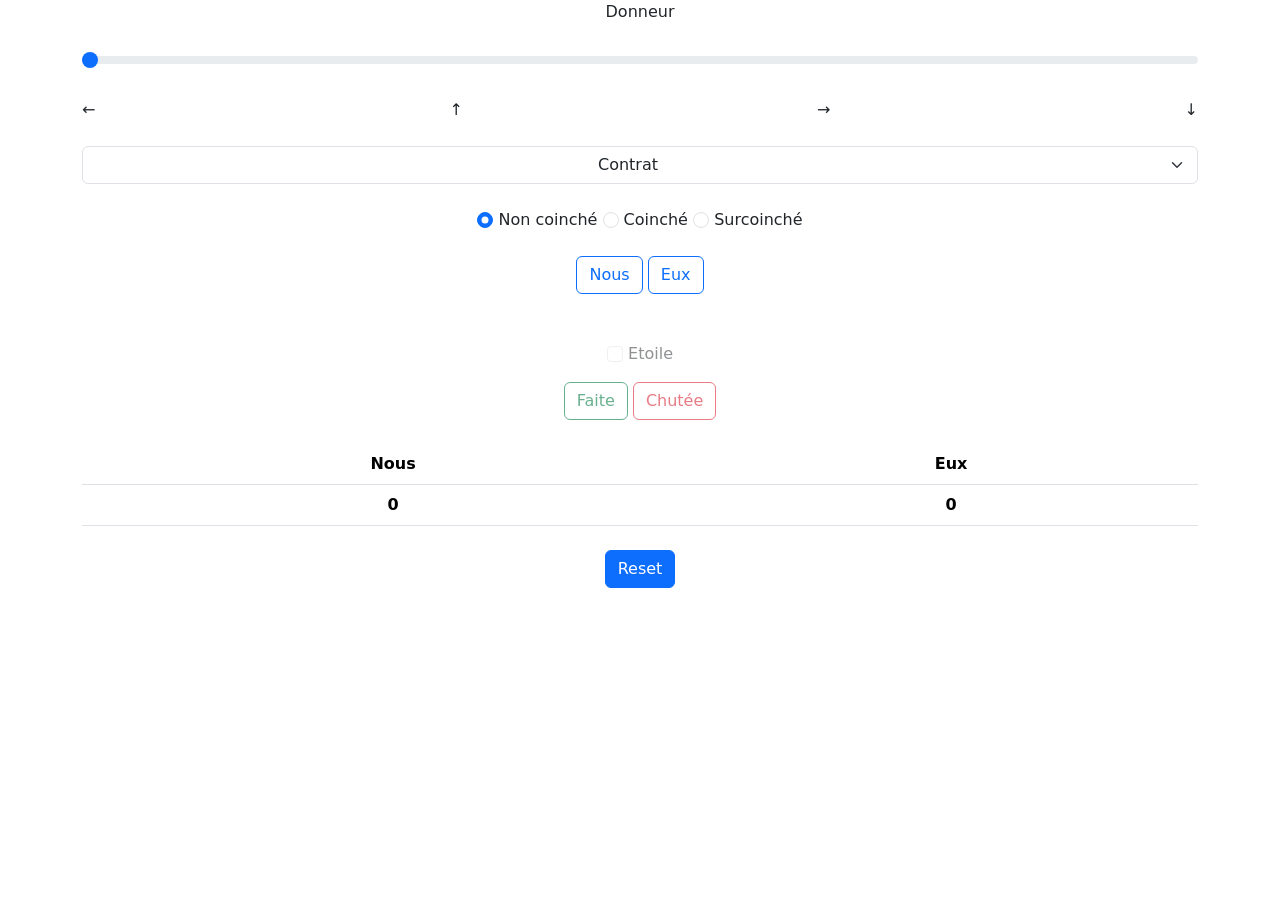
==== index.html @ 8c7e988a "Add files via upload" ====
<!DOCTYPE html>
 <html lang="en">

 <head>
	<meta charset="utf-8">
	<meta http-equiv="X-UA-Compatible" content="IE=edge,chrome=1">
	<title>Marque de Coinche de Gros</title>
	<link rel="canonical" href="https://sambutcher.github.io/MarqueCoinche" />
	<meta name="viewport" content="width=device-width, initial-scale=1,viewport-fit=cover">
	<meta name="apple-mobile-web-app-capable" content="yes">
	<meta name="apple-mobile-web-app-title" content="Marque de Coinche">
	<link rel="manifest" href="manifest.json">
	
	<!-- Icons and Colors -->
	<link rel="apple-touch-icon" sizes="180x180" href="apple-touch-icon.png">
	<link rel="icon" type="image/png" sizes="32x32" href="favicon-32x32.png">
	<link rel="icon" type="image/png" sizes="16x16" href="favicon-16x16.png">
	<link rel="mask-icon" href="safari-pinned-tab.svg" color="#5bbad5">
	<meta name="msapplication-TileColor" content="#da532c">
	<meta name="theme-color" content="#ffffff">


	<!-- Styles -->
	<link rel="stylesheet" href="style.css">
	<link href="https://cdn.jsdelivr.net/npm/bootstrap@5.3.3/dist/css/bootstrap.min.css" rel="stylesheet" integrity="sha384-QWTKZyjpPEjISv5WaRU9OFeRpok6YctnYmDr5pNlyT2bRjXh0JMhjY6hW+ALEwIH" crossorigin="anonymous">
	<script src="https://cdn.jsdelivr.net/npm/bootstrap@5.3.3/dist/js/bootstrap.bundle.min.js" integrity="sha384-YvpcrYf0tY3lHB60NNkmXc5s9fDVZLESaAA55NDzOxhy9GkcIdslK1eN7N6jIeHz" crossorigin="anonymous"></script>

	<!-- Javscript -->
	<script>
		if ("serviceWorker" in navigator) {
			window.addEventListener("load", () => {
				navigator.serviceWorker && navigator.serviceWorker.register("./sw.js");
			});
		}
	</script>
	<script defer src="./main.js"></script>
 </head>

 <body>

	<div class="container text-center ">
		<div>
			Donneur
		</div>
		
		<div class="my-4">
		<input type="range" class="form-range" id="donneur" list="values" min="0" max="3" step="1" value=0 />

		<datalist id="values">
  			<option value=0></option>
  			<option value=1></option>
  			<option value=2></option>
  			<option value=3></option>
 			
		</datalist>

		<div class="container-fluid g-0">
			<div class="row justify-content-between g-0">
  			<div class="col-auto" >&larr;</div>
  			<div class="col-auto">&uarr;</div>
  			<div class="col-auto" >&rarr;</div>
  			<div class="col-auto" >&darr;</div>
			</div>
		</div>

		</div>


		<div class="my-4">
			<select id="annonce" class="form-select text-center">
  			<option value="">Contrat</option>
  			<option value=80>80</option>
 			<option value=90>90</option>
  			<option value=100>100</option>
  			<option value=110>110</option>
  			<option value=120>120</option>
			<option value=130>130</option>
 			<option value=140>140</option>
  			<option value=150>150</option>
  			<option value=160>160</option>
  			<option value=170>170</option>
			<option value=180>180</option>
 			<option value="Capot">Capot</option>
  			<option value="Générale">Générale</option>
			</select>
		</div>

		<div class="my-4">
			<input type="radio" class="form-check-input" id="noncoinche" name="isCoinche" checked />
    			<label class="form-check-label">Non coinché</label>
			<input type="radio" class="form-check-input" id="coinche" name="isCoinche" />
    			<label class="form-check-label">Coinché</label>
			<input type="radio" class="form-check-input" id="surcoinche" name="isCoinche" />
    			<label class="form-check-label">Surcoinché</label>
		</div>

		<div class="my-4">
			<button id="validNous" class="btn btn-outline-primary">Nous</button>
			<button id="validEux" class="btn btn-outline-primary">Eux</button>
		</div>
	</div>
	<div class="container text-center my-5">

		<div class="my-4">
			<div class="my-3">
				<input  class="form-check-input" type="checkbox" id="etoile" disabled/>
    				<label class="form-check-label">Etoile</label>
			</div>
			<button id="faite" class="btn btn-outline-success" disabled>Faite</button>
			<button id="chutee" class="btn btn-outline-danger" disabled>Chutée</button>
		</div>
	
		<div class="my-4">
			<table class="table">
				<thead>
					<tr>
						<th>Nous</th>
						<th>Eux</th>
					</tr>
				</thead>
				<tbody>
					<tr>
						<th id="scoreNous">0</th>
						<th id="scoreEux">0</th>
					</tr>
				</thead>
			</table>
		</div>

		<div class="my-4">
			<button class="btn btn-primary" id="reset" onclick="location.replace(location.href);">Reset</button>
		</div>
	</div>



 </body>

 </html>
---- style.css ----
datalist {
  display: flex;
  justify-content: space-between;
  width: 100%;
}

option {
    display: flex;
    justify-content: center;
    z-index: -1;
}
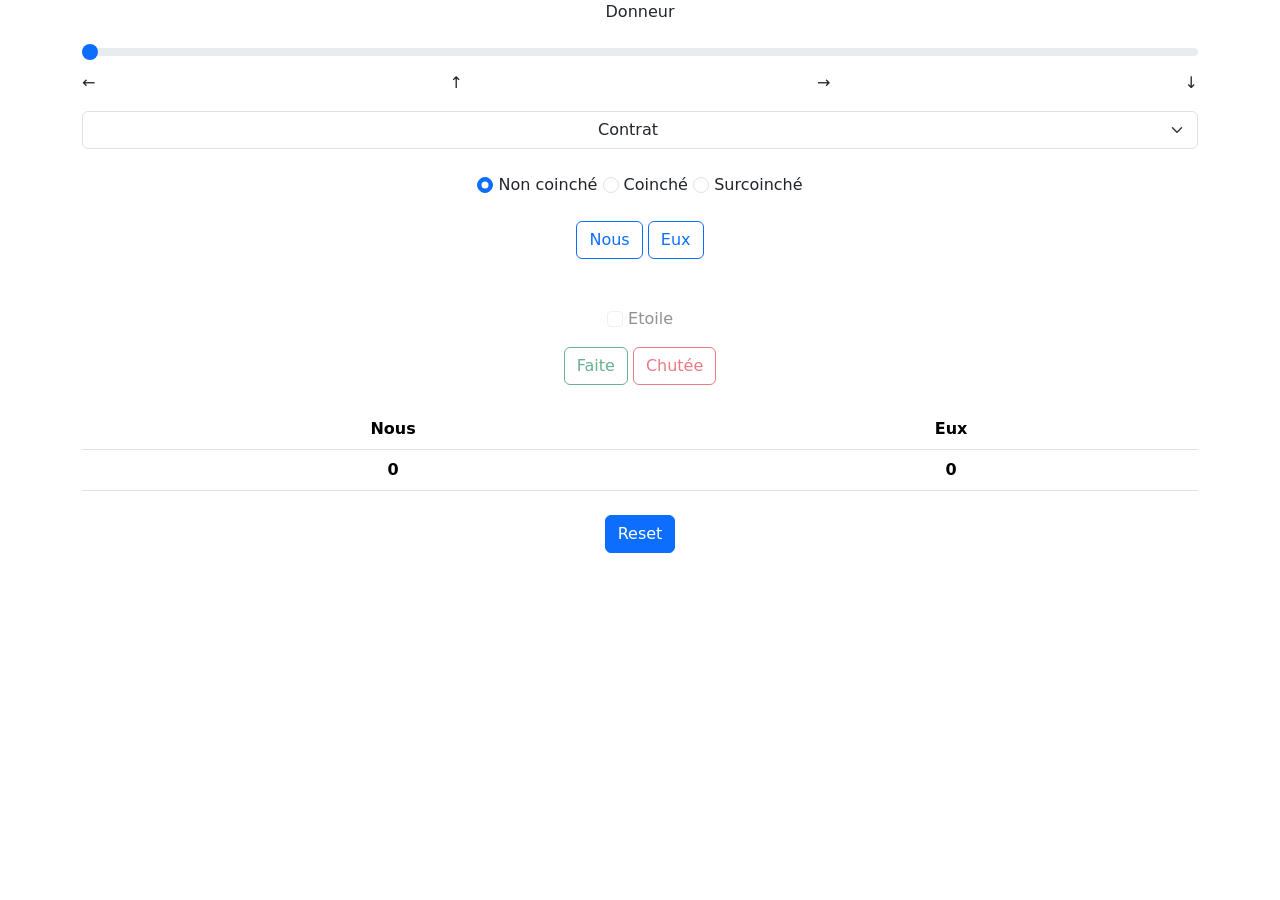
==== commit 34569400: "Add files via upload" ====
--- a/index.html
+++ b/index.html
@@ -43,7 +43,7 @@
 			Donneur
 		</div>
 		
-		<div class="my-4">
+		<div class="my-3">
 		<input type="range" class="form-range" id="donneur" list="values" min="0" max="3" step="1" value=0 />
 
 		<datalist id="values">
@@ -66,7 +66,7 @@
 		</div>
 
 
-		<div class="my-4">
+		<div class="my-3">
 			<select id="annonce" class="form-select text-center">
   			<option value="">Contrat</option>
   			<option value=80>80</option>
@@ -110,7 +110,7 @@
 			<button id="chutee" class="btn btn-outline-danger" disabled>Chutée</button>
 		</div>
 	
-		<div class="my-4">
+		<div class="my-3">
 			<table class="table">
 				<thead>
 					<tr>
--- a/style.css
+++ b/style.css
@@ -1,4 +1,4 @@
-datalist {
+/* datalist {
   display: flex;
   justify-content: space-between;
   width: 100%;
@@ -8,4 +8,4 @@
     display: flex;
     justify-content: center;
     z-index: -1;
-}+} */
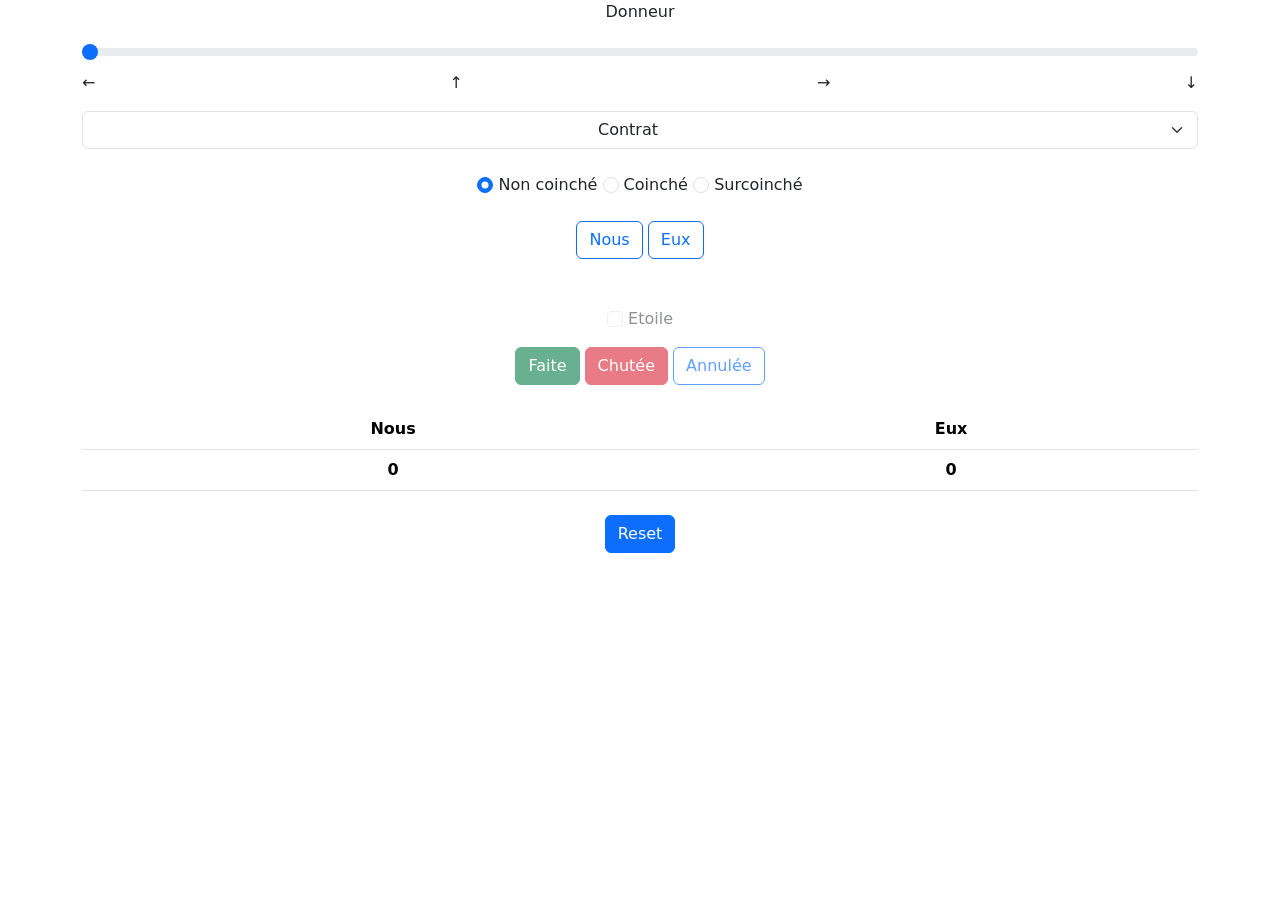
==== commit cdcaaca4: "Add files via upload" ====
--- a/index.html
+++ b/index.html
@@ -106,8 +106,9 @@
 				<input  class="form-check-input" type="checkbox" id="etoile" disabled/>
     				<label class="form-check-label">Etoile</label>
 			</div>
-			<button id="faite" class="btn btn-outline-success" disabled>Faite</button>
-			<button id="chutee" class="btn btn-outline-danger" disabled>Chutée</button>
+			<button id="faite" class="btn btn-success" disabled>Faite</button>
+			<button id="chutee" class="btn btn-danger" disabled>Chutée</button>
+			<button id="annulee" class="btn btn-outline-primary" disabled>Annulée</button>
 		</div>
 	
 		<div class="my-3">
--- a/style.css
+++ b/style.css
@@ -1,11 +1,5 @@
-/* datalist {
-  display: flex;
-  justify-content: space-between;
-  width: 100%;
-}
-
-option {
-    display: flex;
-    justify-content: center;
-    z-index: -1;
-} */+body {
+   -webkit-user-select: none;
+   touch-action:none;
+   overflow: hidden;
+}
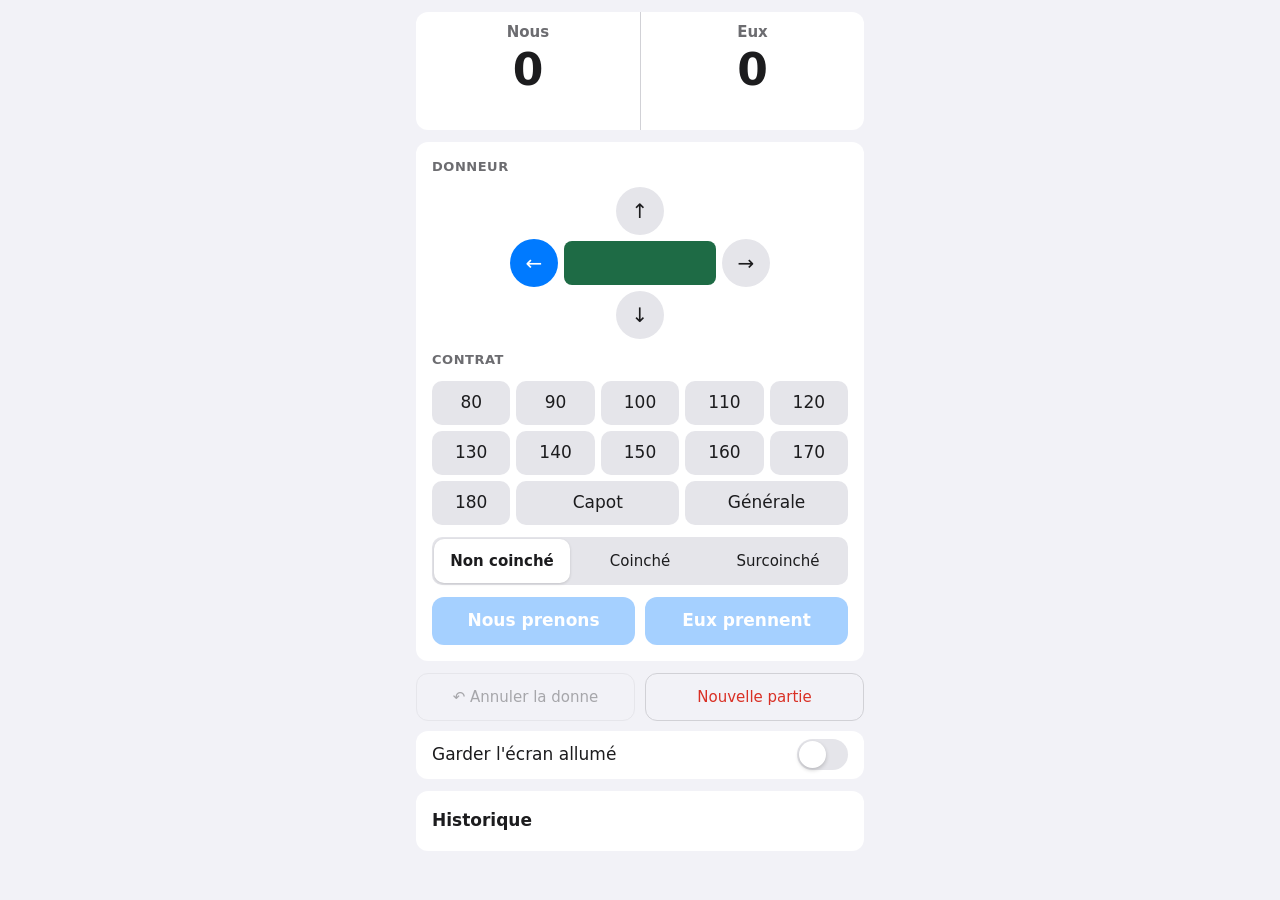
==== commit d4895f72: "Nouvelle interface pensée pour l'iPhone, sauvegarde, historique et mise à jour automatique - Interfa" ====
--- a/index.html
+++ b/index.html
@@ -1,140 +1,106 @@
- <!DOCTYPE html>
- <html lang="en">
+<!DOCTYPE html>
+<html lang="fr">
 
- <head>
+<head>
 	<meta charset="utf-8">
-	<meta http-equiv="X-UA-Compatible" content="IE=edge,chrome=1">
-	<title>Marque de Coinche de Gros</title>
-	<link rel="canonical" href="https://sambutcher.github.io/MarqueCoinche" />
-	<meta name="viewport" content="width=device-width, initial-scale=1,viewport-fit=cover">
+	<title>Marque de Coinche</title>
+	<link rel="canonical" href="https://sambutcher.github.io/MarqueCoinche/">
+	<meta name="viewport" content="width=device-width, initial-scale=1, viewport-fit=cover">
+	<meta name="description" content="Marque des points à la coinche, utilisable hors connexion.">
+
+	<!-- Application installée (écran d'accueil) -->
+	<link rel="manifest" href="manifest.json">
+	<meta name="mobile-web-app-capable" content="yes">
 	<meta name="apple-mobile-web-app-capable" content="yes">
-	<meta name="apple-mobile-web-app-title" content="Marque de Coinche">
-	<link rel="manifest" href="manifest.json">
-	
-	<!-- Icons and Colors -->
+	<meta name="apple-mobile-web-app-title" content="Marque Coinche">
+	<meta name="apple-mobile-web-app-status-bar-style" content="black-translucent">
+	<meta name="theme-color" content="#f2f2f7" media="(prefers-color-scheme: light)">
+	<meta name="theme-color" content="#000000" media="(prefers-color-scheme: dark)">
+	<meta name="format-detection" content="telephone=no">
+
+	<!-- Icônes -->
 	<link rel="apple-touch-icon" sizes="180x180" href="apple-touch-icon.png">
 	<link rel="icon" type="image/png" sizes="32x32" href="favicon-32x32.png">
 	<link rel="icon" type="image/png" sizes="16x16" href="favicon-16x16.png">
-	<link rel="mask-icon" href="safari-pinned-tab.svg" color="#5bbad5">
-	<meta name="msapplication-TileColor" content="#da532c">
-	<meta name="theme-color" content="#ffffff">
+	<link rel="mask-icon" href="safari-pinned-tab.svg" color="#c62828">
 
+	<link rel="stylesheet" href="style.css">
+	<script type="module" src="js/main.js"></script>
+</head>
 
-	<!-- Styles -->
-	<link rel="stylesheet" href="style.css">
-	<link href="https://cdn.jsdelivr.net/npm/bootstrap@5.3.3/dist/css/bootstrap.min.css" rel="stylesheet" integrity="sha384-QWTKZyjpPEjISv5WaRU9OFeRpok6YctnYmDr5pNlyT2bRjXh0JMhjY6hW+ALEwIH" crossorigin="anonymous">
-	<script src="https://cdn.jsdelivr.net/npm/bootstrap@5.3.3/dist/js/bootstrap.bundle.min.js" integrity="sha384-YvpcrYf0tY3lHB60NNkmXc5s9fDVZLESaAA55NDzOxhy9GkcIdslK1eN7N6jIeHz" crossorigin="anonymous"></script>
+<body>
+	<main class="app">
 
-	<!-- Javscript -->
-	<script>
-		if ("serviceWorker" in navigator) {
-			window.addEventListener("load", () => {
-				navigator.serviceWorker && navigator.serviceWorker.register("./sw.js");
-			});
-		}
-	</script>
-	<script defer src="./main.js"></script>
- </head>
+		<!-- Marque -->
+		<section class="marque" aria-label="Score">
+			<div class="marque-equipe">
+				<h2>Nous</h2>
+				<ol class="manches" id="manches-nous"></ol>
+				<p class="score" id="score-nous">0</p>
+				<p class="etoiles" id="etoiles-nous"></p>
+			</div>
+			<div class="marque-equipe">
+				<h2>Eux</h2>
+				<ol class="manches" id="manches-eux"></ol>
+				<p class="score" id="score-eux">0</p>
+				<p class="etoiles" id="etoiles-eux"></p>
+			</div>
+		</section>
 
- <body>
+		<!-- Phase 1 : annonce -->
+		<section class="carte" id="phase-annonce" aria-label="Annonce">
+			<h3>Donneur</h3>
+			<div class="tapis" role="radiogroup" aria-label="Donneur" id="donneurs">
+				<button type="button" class="place place-0" data-donneur="0" aria-label="Donneur à gauche">←</button>
+				<button type="button" class="place place-1" data-donneur="1" aria-label="Donneur en face">↑</button>
+				<button type="button" class="place place-2" data-donneur="2" aria-label="Donneur à droite">→</button>
+				<button type="button" class="place place-3" data-donneur="3" aria-label="Donneur en bas">↓</button>
+				<div class="tapis-centre" aria-hidden="true"></div>
+			</div>
 
-	<div class="container text-center ">
-		<div>
-			Donneur
-		</div>
-		
-		<div class="my-3">
-		<input type="range" class="form-range" id="donneur" list="values" min="0" max="3" step="1" value=0 />
+			<h3>Contrat</h3>
+			<div class="grille-contrats" role="radiogroup" aria-label="Contrat" id="contrats"></div>
 
-		<datalist id="values">
-  			<option value=0></option>
-  			<option value=1></option>
-  			<option value=2></option>
-  			<option value=3></option>
- 			
-		</datalist>
+			<div class="segmente" role="radiogroup" aria-label="Coinche" id="coinches"></div>
 
-		<div class="container-fluid g-0">
-			<div class="row justify-content-between g-0">
-  			<div class="col-auto" >&larr;</div>
-  			<div class="col-auto">&uarr;</div>
-  			<div class="col-auto" >&rarr;</div>
-  			<div class="col-auto" >&darr;</div>
+			<div class="paire">
+				<button type="button" class="bouton bouton-principal" data-preneur="nous" disabled>Nous prenons</button>
+				<button type="button" class="bouton bouton-principal" data-preneur="eux" disabled>Eux prennent</button>
 			</div>
-		</div>
+		</section>
 
-		</div>
+		<!-- Phase 2 : résultat -->
+		<section class="carte" id="phase-resultat" aria-label="Résultat" hidden>
+			<p class="recap" id="recap"></p>
 
+			<button type="button" class="bouton bouton-etoile" id="etoile" aria-pressed="false">★ Étoile</button>
 
-		<div class="my-3">
-			<select id="annonce" class="form-select text-center">
-  			<option value="">Contrat</option>
-  			<option value=80>80</option>
- 			<option value=90>90</option>
-  			<option value=100>100</option>
-  			<option value=110>110</option>
-  			<option value=120>120</option>
-			<option value=130>130</option>
- 			<option value=140>140</option>
-  			<option value=150>150</option>
-  			<option value=160>160</option>
-  			<option value=170>170</option>
-			<option value=180>180</option>
- 			<option value="Capot">Capot</option>
-  			<option value="Générale">Générale</option>
-			</select>
-		</div>
+			<div class="paire">
+				<button type="button" class="bouton bouton-faite" data-resultat="faite">Faite</button>
+				<button type="button" class="bouton bouton-chutee" data-resultat="chutee">Chutée</button>
+			</div>
+			<button type="button" class="bouton bouton-contour" data-resultat="annulee">Annulée</button>
+			<button type="button" class="bouton bouton-lien" id="modifier">Modifier l'annonce</button>
+		</section>
 
-		<div class="my-4">
-			<input type="radio" class="form-check-input" id="noncoinche" name="isCoinche" checked />
-    			<label class="form-check-label">Non coinché</label>
-			<input type="radio" class="form-check-input" id="coinche" name="isCoinche" />
-    			<label class="form-check-label">Coinché</label>
-			<input type="radio" class="form-check-input" id="surcoinche" name="isCoinche" />
-    			<label class="form-check-label">Surcoinché</label>
-		</div>
+		<!-- Outils -->
+		<section class="outils">
+			<div class="paire">
+				<button type="button" class="bouton bouton-contour" id="annuler-donne">↶ Annuler la donne</button>
+				<button type="button" class="bouton bouton-contour bouton-danger" id="nouvelle-partie">Nouvelle partie</button>
+			</div>
+			<label class="interrupteur" id="option-ecran" hidden>
+				<span>Garder l'écran allumé</span>
+				<input type="checkbox" id="ecran-allume" role="switch">
+			</label>
+		</section>
 
-		<div class="my-4">
-			<button id="validNous" class="btn btn-outline-primary">Nous</button>
-			<button id="validEux" class="btn btn-outline-primary">Eux</button>
-		</div>
-	</div>
-	<div class="container text-center my-5">
+		<details class="carte historique" id="historique">
+			<summary>Historique</summary>
+			<ol id="liste-donnes" reversed></ol>
+		</details>
 
-		<div class="my-4">
-			<div class="my-3">
-				<input  class="form-check-input" type="checkbox" id="etoile" disabled/>
-    				<label class="form-check-label">Etoile</label>
-			</div>
-			<button id="faite" class="btn btn-success" disabled>Faite</button>
-			<button id="chutee" class="btn btn-danger" disabled>Chutée</button>
-			<button id="annulee" class="btn btn-outline-primary" disabled>Annulée</button>
-		</div>
-	
-		<div class="my-3">
-			<table class="table">
-				<thead>
-					<tr>
-						<th>Nous</th>
-						<th>Eux</th>
-					</tr>
-				</thead>
-				<tbody>
-					<tr>
-						<th id="scoreNous">0</th>
-						<th id="scoreEux">0</th>
-					</tr>
-				</thead>
-			</table>
-		</div>
+	</main>
+</body>
 
-		<div class="my-4">
-			<button class="btn btn-primary" id="reset" onclick="location.replace(location.href);">Reset</button>
-		</div>
-	</div>
-
-
-
- </body>
-
- </html>
+</html>
--- a/style.css
+++ b/style.css
@@ -1,5 +1,426 @@
+/* Marque de Coinche — pensé pour le téléphone, en priorité l'iPhone installé en plein écran. */
+
+:root {
+	color-scheme: light dark;
+
+	--fond: #f2f2f7;
+	--carte: #ffffff;
+	--texte: #1c1c1e;
+	--texte-doux: #6c6c70;
+	--bordure: #d1d1d6;
+	--choix: #e5e5ea;
+	--accent: #007aff;
+	--sur-accent: #ffffff;
+	--faite: #1f9d55;
+	--chutee: #d93025;
+	--etoile: #f5a623;
+	--tapis: #1e6b45;
+
+	--rayon: 12px;
+	--marge: 16px;
+	--tactile: 48px;
+}
+
+@media (prefers-color-scheme: dark) {
+	:root {
+		--fond: #000000;
+		--carte: #1c1c1e;
+		--texte: #f2f2f7;
+		--texte-doux: #a1a1a6;
+		--bordure: #38383a;
+		--choix: #2c2c2e;
+		--accent: #0a84ff;
+		--faite: #30b46c;
+		--chutee: #ff453a;
+		--etoile: #ffc94a;
+		--tapis: #1b5e3d;
+	}
+}
+
+* {
+	box-sizing: border-box;
+}
+
+html {
+	-webkit-text-size-adjust: 100%;
+	text-size-adjust: 100%;
+}
+
 body {
-   -webkit-user-select: none;
-   touch-action:none;
-   overflow: hidden;
-}+	margin: 0;
+	min-height: 100dvh;
+	background: var(--fond);
+	color: var(--texte);
+	font: 17px/1.35 -apple-system, BlinkMacSystemFont, system-ui, "Segoe UI", Roboto, sans-serif;
+	-webkit-tap-highlight-color: transparent;
+	overscroll-behavior: none;
+}
+
+.app {
+	display: flex;
+	flex-direction: column;
+	gap: 12px;
+	max-width: 480px;
+	margin: 0 auto;
+	/* Encoche, Dynamic Island et barre d'accueil */
+	padding:
+		calc(env(safe-area-inset-top) + 12px)
+		calc(env(safe-area-inset-right) + var(--marge))
+		calc(env(safe-area-inset-bottom) + var(--marge))
+		calc(env(safe-area-inset-left) + var(--marge));
+}
+
+button,
+summary,
+label {
+	-webkit-user-select: none;
+	user-select: none;
+	touch-action: manipulation;
+}
+
+button {
+	font: inherit;
+	color: inherit;
+	cursor: pointer;
+}
+
+h2,
+h3,
+p {
+	margin: 0;
+}
+
+h3 {
+	font-size: 13px;
+	font-weight: 600;
+	text-transform: uppercase;
+	letter-spacing: 0.04em;
+	color: var(--texte-doux);
+}
+
+[hidden] {
+	display: none !important;
+}
+
+.carte {
+	display: flex;
+	flex-direction: column;
+	gap: 12px;
+	padding: var(--marge);
+	background: var(--carte);
+	border-radius: var(--rayon);
+}
+
+/* --- Marque --- */
+
+.marque {
+	display: grid;
+	grid-template-columns: 1fr 1fr;
+	background: var(--carte);
+	border-radius: var(--rayon);
+	text-align: center;
+}
+
+.marque-equipe {
+	padding: 10px 8px 12px;
+}
+
+.marque-equipe + .marque-equipe {
+	border-left: 1px solid var(--bordure);
+}
+
+.marque h2 {
+	font-size: 15px;
+	font-weight: 600;
+	color: var(--texte-doux);
+}
+
+.manches {
+	margin: 4px 0 0;
+	padding: 0;
+	list-style: none;
+	font-size: 15px;
+	color: var(--texte-doux);
+	font-variant-numeric: tabular-nums;
+}
+
+.manches .gagnee {
+	color: var(--texte);
+	font-weight: 600;
+}
+
+.score {
+	font-size: 44px;
+	font-weight: 700;
+	line-height: 1.1;
+	font-variant-numeric: tabular-nums;
+}
+
+.etoiles {
+	min-height: 1.35em;
+	color: var(--etoile);
+	letter-spacing: 0.1em;
+}
+
+/* --- Boutons --- */
+
+.bouton {
+	min-height: var(--tactile);
+	padding: 0 14px;
+	border: 0;
+	border-radius: var(--rayon);
+	font-weight: 600;
+}
+
+.bouton:disabled {
+	opacity: 0.35;
+	cursor: default;
+}
+
+.bouton:not(:disabled):active {
+	filter: brightness(0.88);
+}
+
+.bouton-principal {
+	background: var(--accent);
+	color: var(--sur-accent);
+}
+
+.bouton-faite {
+	background: var(--faite);
+	color: #fff;
+	min-height: 64px;
+	font-size: 20px;
+}
+
+.bouton-chutee {
+	background: var(--chutee);
+	color: #fff;
+	min-height: 64px;
+	font-size: 20px;
+}
+
+.bouton-contour {
+	background: transparent;
+	border: 1.5px solid var(--bordure);
+	font-weight: 500;
+	font-size: 15px;
+}
+
+.bouton-danger {
+	color: var(--chutee);
+}
+
+.bouton-lien {
+	background: transparent;
+	color: var(--accent);
+	font-weight: 500;
+}
+
+.bouton-etoile {
+	background: var(--choix);
+	color: var(--texte-doux);
+}
+
+.bouton-etoile[aria-pressed="true"] {
+	background: var(--etoile);
+	color: #1c1c1e;
+}
+
+.paire {
+	display: grid;
+	grid-template-columns: 1fr 1fr;
+	gap: 10px;
+}
+
+/* --- Donneur : quatre places autour du tapis --- */
+
+.tapis {
+	display: grid;
+	grid-template-columns: var(--tactile) 1fr var(--tactile);
+	grid-template-rows: var(--tactile) 44px var(--tactile);
+	gap: 6px;
+	width: min(100%, 260px);
+	margin: 0 auto;
+}
+
+.tapis-centre {
+	grid-area: 2 / 2;
+	background: var(--tapis);
+	border-radius: 8px;
+}
+
+.place {
+	border: 0;
+	border-radius: 50%;
+	background: var(--choix);
+	font-size: 20px;
+	width: var(--tactile);
+	height: var(--tactile);
+	justify-self: center;
+	align-self: center;
+}
+
+.place-0 { grid-area: 2 / 1; }
+.place-1 { grid-area: 1 / 2; }
+.place-2 { grid-area: 2 / 3; }
+.place-3 { grid-area: 3 / 2; }
+
+.place[aria-checked="true"] {
+	background: var(--accent);
+	color: var(--sur-accent);
+}
+
+/* --- Contrat et coinche --- */
+
+.grille-contrats {
+	display: grid;
+	grid-template-columns: repeat(5, 1fr);
+	gap: 6px;
+}
+
+.choix {
+	min-height: 44px;
+	padding: 0 2px;
+	border: 0;
+	border-radius: 10px;
+	background: var(--choix);
+	font-size: 17px;
+	font-weight: 500;
+	font-variant-numeric: tabular-nums;
+}
+
+.choix[aria-checked="true"] {
+	background: var(--accent);
+	color: var(--sur-accent);
+	font-weight: 600;
+}
+
+.choix-large {
+	grid-column: span 2;
+}
+
+.segmente {
+	display: grid;
+	grid-template-columns: repeat(3, 1fr);
+	padding: 2px;
+	gap: 2px;
+	background: var(--choix);
+	border-radius: 10px;
+}
+
+.segmente .choix {
+	background: transparent;
+	font-size: 15px;
+}
+
+.segmente .choix[aria-checked="true"] {
+	background: var(--carte);
+	color: var(--texte);
+	box-shadow: 0 1px 3px rgb(0 0 0 / 0.15);
+}
+
+/* --- Résultat --- */
+
+.recap {
+	text-align: center;
+	font-size: 22px;
+	font-weight: 600;
+}
+
+.recap small {
+	display: block;
+	font-size: 15px;
+	font-weight: 400;
+	color: var(--texte-doux);
+}
+
+/* --- Outils --- */
+
+.outils {
+	display: flex;
+	flex-direction: column;
+	gap: 10px;
+}
+
+.interrupteur {
+	display: flex;
+	align-items: center;
+	justify-content: space-between;
+	min-height: var(--tactile);
+	padding: 0 var(--marge);
+	background: var(--carte);
+	border-radius: var(--rayon);
+}
+
+.interrupteur input {
+	appearance: none;
+	-webkit-appearance: none;
+	position: relative;
+	width: 51px;
+	height: 31px;
+	margin: 0;
+	border-radius: 16px;
+	background: var(--choix);
+	transition: background 0.2s;
+	cursor: pointer;
+}
+
+.interrupteur input::after {
+	content: "";
+	position: absolute;
+	top: 2px;
+	left: 2px;
+	width: 27px;
+	height: 27px;
+	border-radius: 50%;
+	background: #fff;
+	box-shadow: 0 2px 4px rgb(0 0 0 / 0.2);
+	transition: transform 0.2s;
+}
+
+.interrupteur input:checked {
+	background: var(--faite);
+}
+
+.interrupteur input:checked::after {
+	transform: translateX(20px);
+}
+
+/* --- Historique --- */
+
+.historique summary {
+	display: flex;
+	align-items: center;
+	min-height: 44px;
+	margin: -8px 0;
+	font-weight: 600;
+	cursor: pointer;
+}
+
+.historique ol {
+	margin: 0;
+	padding-left: 2em;
+	font-size: 15px;
+	font-variant-numeric: tabular-nums;
+}
+
+.historique li {
+	padding: 6px 0;
+	border-bottom: 1px solid var(--bordure);
+}
+
+.historique li:last-child {
+	border-bottom: 0;
+}
+
+.historique .points {
+	float: right;
+	font-weight: 600;
+}
+
+.historique .vide {
+	list-style: none;
+	margin-left: -2em;
+	color: var(--texte-doux);
+}
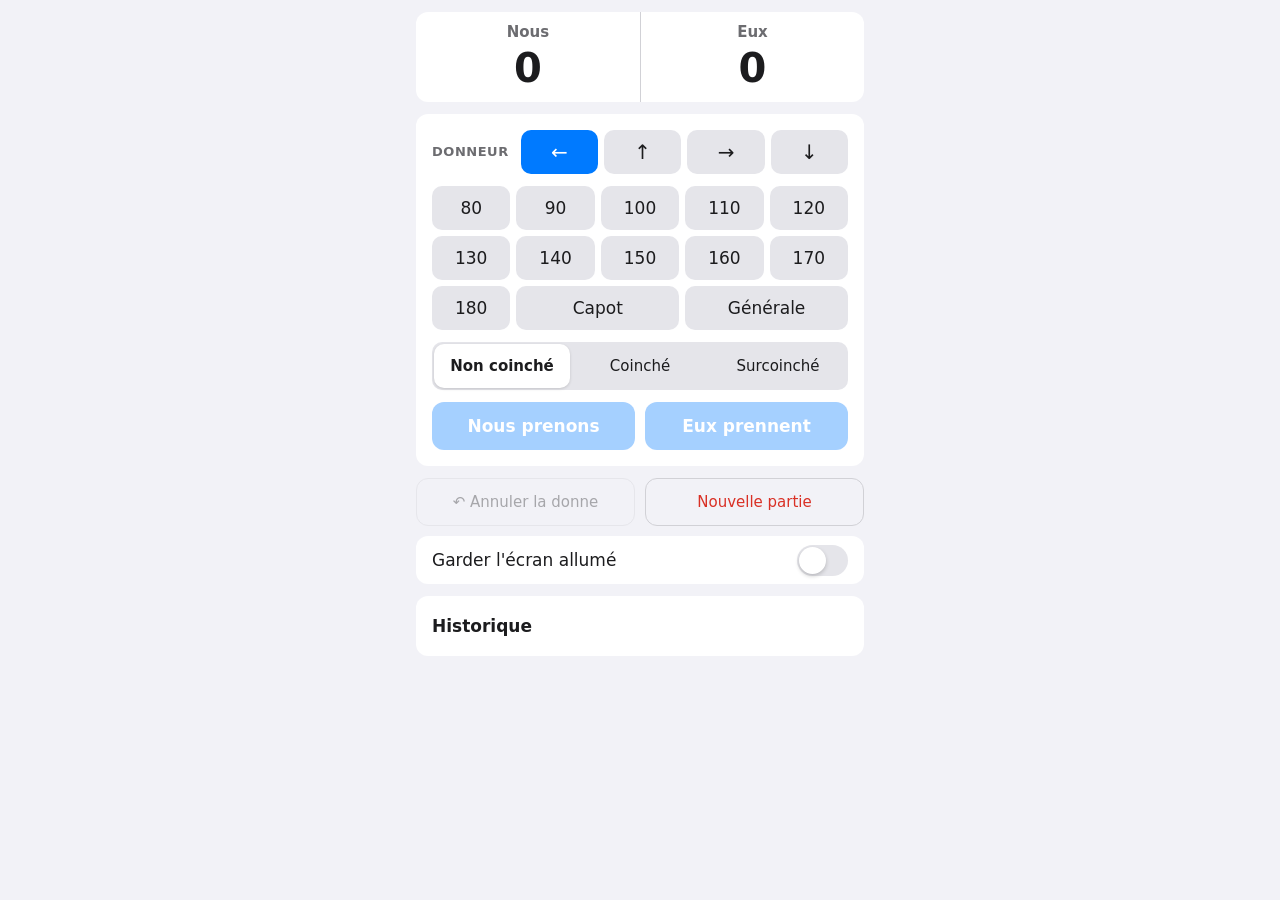
==== commit fe87374e: "Donneur sur une seule ligne pour voir les boutons de prise sans défiler Co-Authored-By: Claude Opus " ====
--- a/index.html
+++ b/index.html
@@ -49,16 +49,14 @@
 
 		<!-- Phase 1 : annonce -->
 		<section class="carte" id="phase-annonce" aria-label="Annonce">
-			<h3>Donneur</h3>
-			<div class="tapis" role="radiogroup" aria-label="Donneur" id="donneurs">
-				<button type="button" class="place place-0" data-donneur="0" aria-label="Donneur à gauche">←</button>
-				<button type="button" class="place place-1" data-donneur="1" aria-label="Donneur en face">↑</button>
-				<button type="button" class="place place-2" data-donneur="2" aria-label="Donneur à droite">→</button>
-				<button type="button" class="place place-3" data-donneur="3" aria-label="Donneur en bas">↓</button>
-				<div class="tapis-centre" aria-hidden="true"></div>
+			<div class="donneur" role="radiogroup" aria-labelledby="titre-donneur" id="donneurs">
+				<h3 id="titre-donneur">Donneur</h3>
+				<button type="button" class="place" data-donneur="0" role="radio" aria-label="Donneur à gauche">←</button>
+				<button type="button" class="place" data-donneur="1" role="radio" aria-label="Donneur en face">↑</button>
+				<button type="button" class="place" data-donneur="2" role="radio" aria-label="Donneur à droite">→</button>
+				<button type="button" class="place" data-donneur="3" role="radio" aria-label="Donneur en bas">↓</button>
 			</div>
 
-			<h3>Contrat</h3>
 			<div class="grille-contrats" role="radiogroup" aria-label="Contrat" id="contrats"></div>
 
 			<div class="segmente" role="radiogroup" aria-label="Coinche" id="coinches"></div>
--- a/style.css
+++ b/style.css
@@ -14,7 +14,6 @@
 	--faite: #1f9d55;
 	--chutee: #d93025;
 	--etoile: #f5a623;
-	--tapis: #1e6b45;
 
 	--rayon: 12px;
 	--marge: 16px;
@@ -33,7 +32,6 @@
 		--faite: #30b46c;
 		--chutee: #ff453a;
 		--etoile: #ffc94a;
-		--tapis: #1b5e3d;
 	}
 }
 
@@ -150,16 +148,19 @@
 }
 
 .score {
-	font-size: 44px;
+	font-size: 40px;
 	font-weight: 700;
 	line-height: 1.1;
 	font-variant-numeric: tabular-nums;
 }
 
 .etoiles {
-	min-height: 1.35em;
 	color: var(--etoile);
 	letter-spacing: 0.1em;
+}
+
+.etoiles:empty {
+	display: none;
 }
 
 /* --- Boutons --- */
@@ -233,38 +234,26 @@
 	gap: 10px;
 }
 
-/* --- Donneur : quatre places autour du tapis --- */
-
-.tapis {
-	display: grid;
-	grid-template-columns: var(--tactile) 1fr var(--tactile);
-	grid-template-rows: var(--tactile) 44px var(--tactile);
+/* --- Donneur : une ligne, les quatre places côte à côte --- */
+
+.donneur {
+	display: flex;
+	align-items: center;
 	gap: 6px;
-	width: min(100%, 260px);
-	margin: 0 auto;
-}
-
-.tapis-centre {
-	grid-area: 2 / 2;
-	background: var(--tapis);
-	border-radius: 8px;
+}
+
+.donneur h3 {
+	margin-right: 6px;
 }
 
 .place {
+	flex: 1;
+	min-height: 44px;
 	border: 0;
-	border-radius: 50%;
+	border-radius: 10px;
 	background: var(--choix);
 	font-size: 20px;
-	width: var(--tactile);
-	height: var(--tactile);
-	justify-self: center;
-	align-self: center;
-}
-
-.place-0 { grid-area: 2 / 1; }
-.place-1 { grid-area: 1 / 2; }
-.place-2 { grid-area: 2 / 3; }
-.place-3 { grid-area: 3 / 2; }
+}
 
 .place[aria-checked="true"] {
 	background: var(--accent);
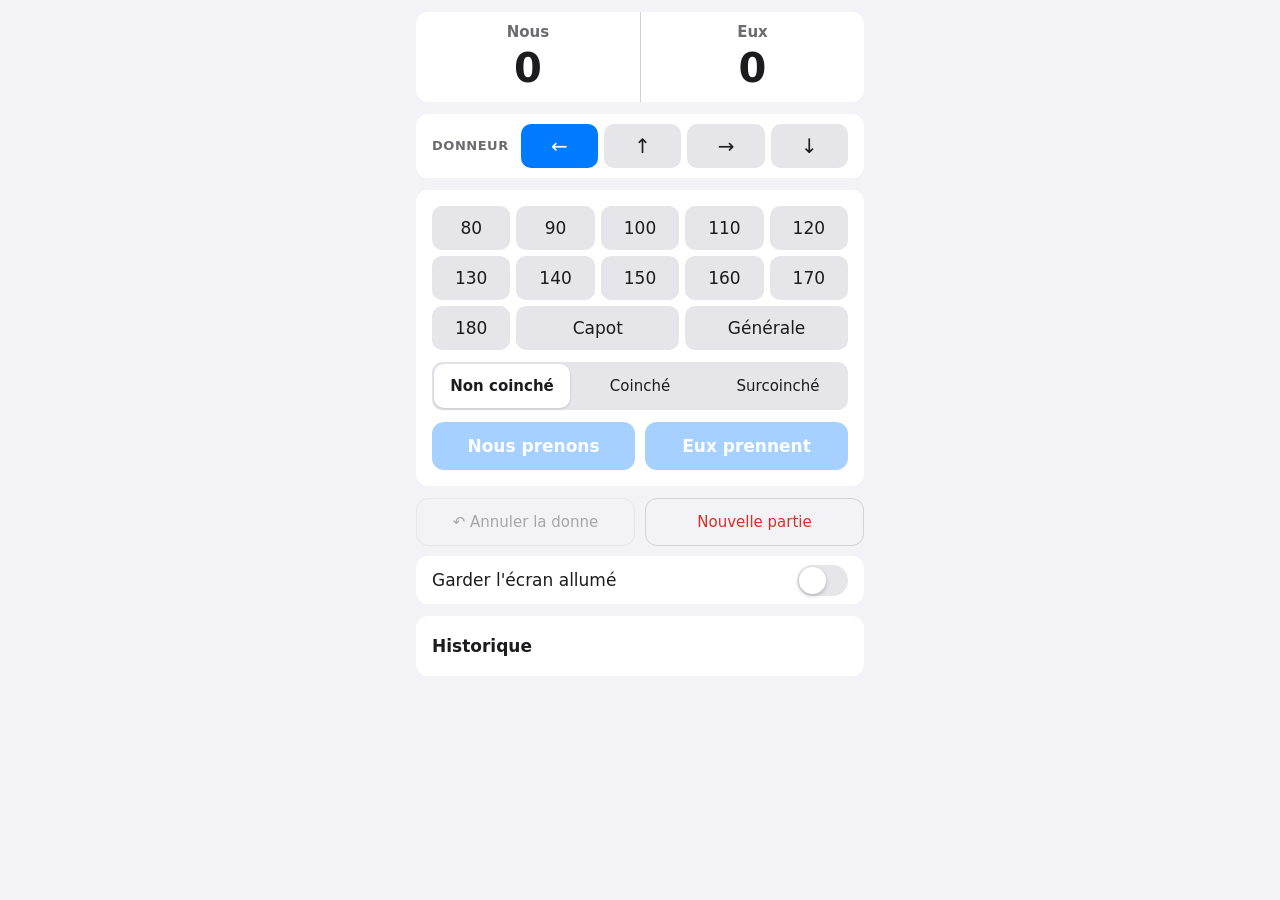
==== commit 16646b25: "Donneur et contrat dans deux cartes séparées Co-Authored-By: Claude Opus 5.5 <noreply@anthropic.com>" ====
--- a/index.html
+++ b/index.html
@@ -48,24 +48,26 @@
 		</section>
 
 		<!-- Phase 1 : annonce -->
-		<section class="carte" id="phase-annonce" aria-label="Annonce">
-			<div class="donneur" role="radiogroup" aria-labelledby="titre-donneur" id="donneurs">
+		<div class="phase" id="phase-annonce">
+			<section class="carte carte-donneur donneur" role="radiogroup" aria-labelledby="titre-donneur" id="donneurs">
 				<h3 id="titre-donneur">Donneur</h3>
 				<button type="button" class="place" data-donneur="0" role="radio" aria-label="Donneur à gauche">←</button>
 				<button type="button" class="place" data-donneur="1" role="radio" aria-label="Donneur en face">↑</button>
 				<button type="button" class="place" data-donneur="2" role="radio" aria-label="Donneur à droite">→</button>
 				<button type="button" class="place" data-donneur="3" role="radio" aria-label="Donneur en bas">↓</button>
-			</div>
+			</section>
 
-			<div class="grille-contrats" role="radiogroup" aria-label="Contrat" id="contrats"></div>
+			<section class="carte" aria-label="Contrat">
+				<div class="grille-contrats" role="radiogroup" aria-label="Contrat" id="contrats"></div>
 
-			<div class="segmente" role="radiogroup" aria-label="Coinche" id="coinches"></div>
+				<div class="segmente" role="radiogroup" aria-label="Coinche" id="coinches"></div>
 
-			<div class="paire">
-				<button type="button" class="bouton bouton-principal" data-preneur="nous" disabled>Nous prenons</button>
-				<button type="button" class="bouton bouton-principal" data-preneur="eux" disabled>Eux prennent</button>
-			</div>
-		</section>
+				<div class="paire">
+					<button type="button" class="bouton bouton-principal" data-preneur="nous" disabled>Nous prenons</button>
+					<button type="button" class="bouton bouton-principal" data-preneur="eux" disabled>Eux prennent</button>
+				</div>
+			</section>
+		</div>
 
 		<!-- Phase 2 : résultat -->
 		<section class="carte" id="phase-resultat" aria-label="Résultat" hidden>
--- a/style.css
+++ b/style.css
@@ -100,6 +100,12 @@
 	display: none !important;
 }
 
+.phase {
+	display: flex;
+	flex-direction: column;
+	gap: 12px;
+}
+
 .carte {
 	display: flex;
 	flex-direction: column;
@@ -236,10 +242,11 @@
 
 /* --- Donneur : une ligne, les quatre places côte à côte --- */
 
-.donneur {
-	display: flex;
+.carte-donneur {
+	flex-direction: row;
 	align-items: center;
 	gap: 6px;
+	padding-block: 10px;
 }
 
 .donneur h3 {
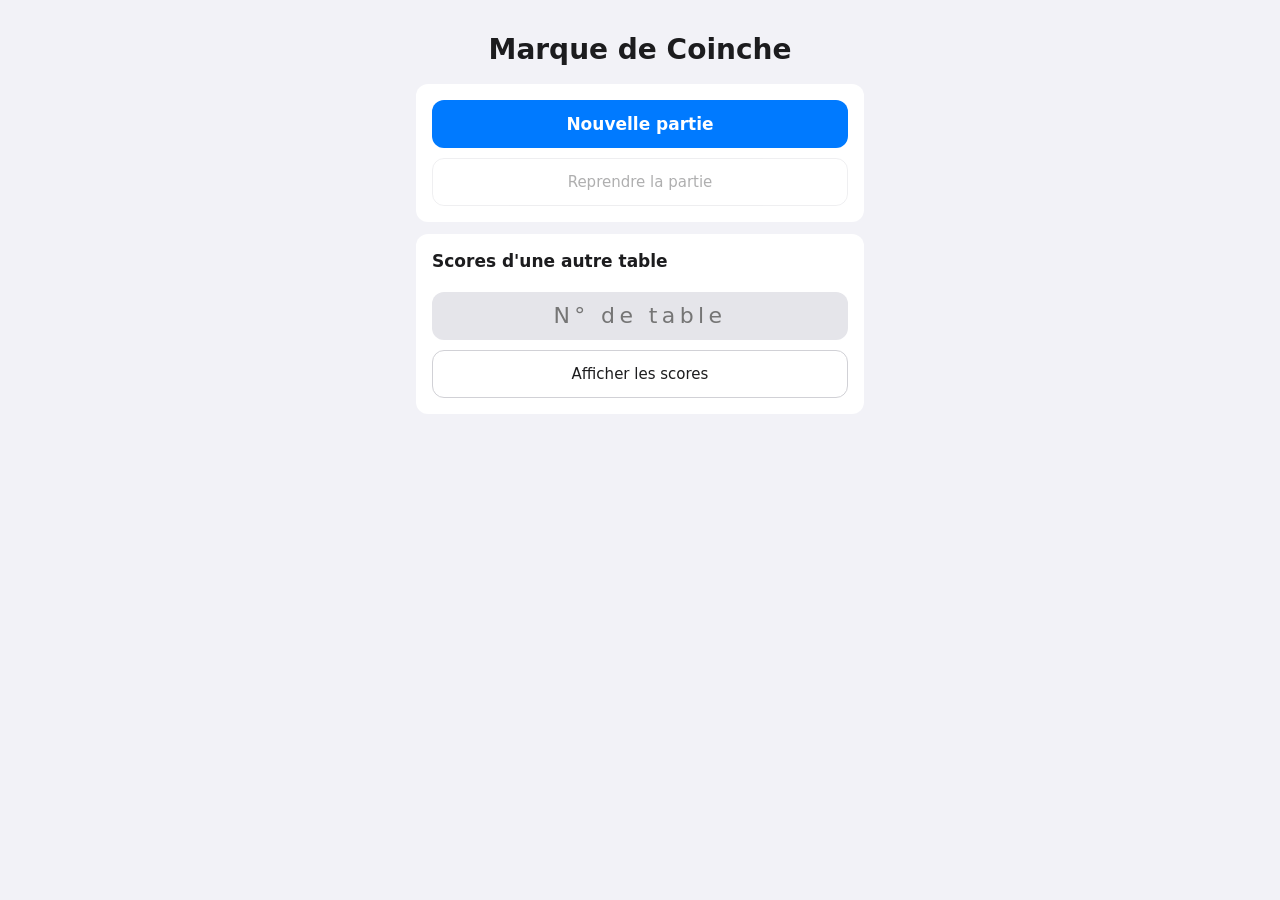
==== commit 06e4778b: "Accueil, tables partagées, couleurs d'atout, noms de joueurs et affichage mobile - Page d'accueil : " ====
--- a/index.html
+++ b/index.html
@@ -5,7 +5,7 @@
 	<meta charset="utf-8">
 	<title>Marque de Coinche</title>
 	<link rel="canonical" href="https://sambutcher.github.io/MarqueCoinche/">
-	<meta name="viewport" content="width=device-width, initial-scale=1, viewport-fit=cover">
+	<meta name="viewport" content="width=device-width, initial-scale=1, maximum-scale=1, user-scalable=no, viewport-fit=cover">
 	<meta name="description" content="Marque des points à la coinche, utilisable hors connexion.">
 
 	<!-- Application installée (écran d'accueil) -->
@@ -31,75 +31,150 @@
 <body>
 	<main class="app">
 
-		<!-- Marque -->
-		<section class="marque" aria-label="Score">
-			<div class="marque-equipe">
-				<h2>Nous</h2>
-				<ol class="manches" id="manches-nous"></ol>
-				<p class="score" id="score-nous">0</p>
-				<p class="etoiles" id="etoiles-nous"></p>
+		<!-- Accueil -->
+		<div class="ecran" id="ecran-accueil">
+			<h1 class="titre">Marque de Coinche</h1>
+			<section class="carte menu">
+				<button type="button" class="bouton bouton-principal" id="accueil-nouvelle">Nouvelle partie</button>
+				<button type="button" class="bouton bouton-contour" id="accueil-reprendre">Reprendre la partie</button>
+			</section>
+			<form class="carte recherche" id="form-scores">
+				<label for="numero-table">Scores d'une autre table</label>
+				<div class="pile">
+					<input type="text" id="numero-table" inputmode="numeric" pattern="[0-9]{4}" maxlength="4"
+						autocomplete="off" placeholder="N° de table" required>
+					<button type="submit" class="bouton bouton-contour">Afficher les scores</button>
+				</div>
+				<p class="message" id="message-accueil" role="status"></p>
+			</form>
+		</div>
+
+		<!-- Joueurs autour de la table -->
+		<div class="ecran" id="ecran-table" hidden>
+			<h1 class="titre" id="titre-table"></h1>
+			<form class="carte" id="form-table">
+				<div class="table-jeu">
+					<input type="text" class="joueur joueur-nous place-haut" data-place="1" maxlength="3"
+						aria-label="Joueur en haut (Nous)" autocomplete="off" autocapitalize="characters" spellcheck="false">
+					<input type="text" class="joueur joueur-eux place-gauche" data-place="0" maxlength="3"
+						aria-label="Joueur à gauche (Eux)" autocomplete="off" autocapitalize="characters" spellcheck="false">
+					<div class="plateau" aria-hidden="true"></div>
+					<input type="text" class="joueur joueur-eux place-droite" data-place="2" maxlength="3"
+						aria-label="Joueur à droite (Eux)" autocomplete="off" autocapitalize="characters" spellcheck="false">
+					<input type="text" class="joueur joueur-nous place-bas" data-place="3" maxlength="3"
+						aria-label="Joueur en bas (Nous)" autocomplete="off" autocapitalize="characters" spellcheck="false">
+				</div>
+				<div class="paire">
+					<button type="button" class="bouton bouton-contour" id="table-retour">Retour</button>
+					<button type="submit" class="bouton bouton-principal">Commencer</button>
+				</div>
+			</form>
+		</div>
+
+		<!-- Scores d'une autre table -->
+		<div class="ecran" id="ecran-scores" hidden>
+			<h1 class="titre" id="titre-scores"></h1>
+			<p class="message" id="message-scores" role="status"></p>
+			<div id="resultat-scores" hidden>
+
+				<!-- Marque (lecture seule) -->
+				<section class="marque" aria-label="Score">
+					<div class="marque-equipe">
+						<h2 id="lect-titre-nous">Nous</h2>
+						<ol class="manches" id="lect-manches-nous"></ol>
+						<p class="score" id="lect-score-nous">0</p>
+						<p class="etoiles" id="lect-etoiles-nous"></p>
+					</div>
+					<div class="marque-equipe">
+						<h2 id="lect-titre-eux">Eux</h2>
+						<ol class="manches" id="lect-manches-eux"></ol>
+						<p class="score" id="lect-score-eux">0</p>
+						<p class="etoiles" id="lect-etoiles-eux"></p>
+					</div>
+				</section>
+
+				<p class="carte contrat-en-cours">
+					<small>Contrat en cours</small>
+					<strong id="lect-contrat"></strong>
+				</p>
 			</div>
-			<div class="marque-equipe">
-				<h2>Eux</h2>
-				<ol class="manches" id="manches-eux"></ol>
-				<p class="score" id="score-eux">0</p>
-				<p class="etoiles" id="etoiles-eux"></p>
-			</div>
-		</section>
+			<button type="button" class="bouton bouton-contour" id="scores-retour">Retour à l'accueil</button>
+		</div>
 
-		<!-- Phase 1 : annonce -->
-		<div class="phase" id="phase-annonce">
-			<section class="carte carte-donneur donneur" role="radiogroup" aria-labelledby="titre-donneur" id="donneurs">
-				<h3 id="titre-donneur">Donneur</h3>
-				<button type="button" class="place" data-donneur="0" role="radio" aria-label="Donneur à gauche">←</button>
-				<button type="button" class="place" data-donneur="1" role="radio" aria-label="Donneur en face">↑</button>
-				<button type="button" class="place" data-donneur="2" role="radio" aria-label="Donneur à droite">→</button>
-				<button type="button" class="place" data-donneur="3" role="radio" aria-label="Donneur en bas">↓</button>
+		<!-- Partie -->
+		<div class="ecran" id="ecran-partie" hidden>
+			<p class="table-numero" id="table-numero"></p>
+
+			<!-- Marque -->
+			<section class="marque" aria-label="Score">
+				<div class="marque-equipe">
+					<h2 id="titre-nous">Nous</h2>
+					<ol class="manches" id="manches-nous"></ol>
+					<p class="score" id="score-nous">0</p>
+					<p class="etoiles" id="etoiles-nous"></p>
+				</div>
+				<div class="marque-equipe">
+					<h2 id="titre-eux">Eux</h2>
+					<ol class="manches" id="manches-eux"></ol>
+					<p class="score" id="score-eux">0</p>
+					<p class="etoiles" id="etoiles-eux"></p>
+				</div>
 			</section>
 
-			<section class="carte" aria-label="Contrat">
-				<div class="grille-contrats" role="radiogroup" aria-label="Contrat" id="contrats"></div>
+			<!-- Phase 1 : annonce -->
+			<div class="phase" id="phase-annonce">
+				<section class="carte carte-donneur donneur" role="radiogroup" aria-labelledby="titre-donneur" id="donneurs">
+					<h3 id="titre-donneur">Donneur</h3>
+					<button type="button" class="place" data-donneur="0" role="radio" aria-label="Donneur à gauche">←</button>
+					<button type="button" class="place" data-donneur="1" role="radio" aria-label="Donneur en face">↑</button>
+					<button type="button" class="place" data-donneur="2" role="radio" aria-label="Donneur à droite">→</button>
+					<button type="button" class="place" data-donneur="3" role="radio" aria-label="Donneur en bas">↓</button>
+				</section>
 
-				<div class="segmente" role="radiogroup" aria-label="Coinche" id="coinches"></div>
+				<section class="carte" aria-label="Contrat">
+					<div class="grille-contrats" role="radiogroup" aria-label="Contrat" id="contrats"></div>
+
+					<div class="grille-couleurs" role="radiogroup" aria-label="Couleur d'atout" id="couleurs"></div>
+
+					<div class="segmente" role="radiogroup" aria-label="Coinche" id="coinches"></div>
+				</section>
+
+				<section class="carte carte-donneur donneur" aria-labelledby="titre-preneur" id="preneurs">
+					<h3 id="titre-preneur">Preneur</h3>
+					<button type="button" class="place" data-joueur="0" aria-label="Preneur à gauche" disabled>←</button>
+					<button type="button" class="place" data-joueur="1" aria-label="Preneur en face" disabled>↑</button>
+					<button type="button" class="place" data-joueur="2" aria-label="Preneur à droite" disabled>→</button>
+					<button type="button" class="place" data-joueur="3" aria-label="Preneur en bas" disabled>↓</button>
+				</section>
+			</div>
+
+			<!-- Phase 2 : résultat -->
+			<section class="carte" id="phase-resultat" aria-label="Résultat" hidden>
+				<p class="recap" id="recap"></p>
+
+				<button type="button" class="bouton bouton-etoile" id="etoile" aria-pressed="false">★ Étoile</button>
 
 				<div class="paire">
-					<button type="button" class="bouton bouton-principal" data-preneur="nous" disabled>Nous prenons</button>
-					<button type="button" class="bouton bouton-principal" data-preneur="eux" disabled>Eux prennent</button>
+					<button type="button" class="bouton bouton-faite" data-resultat="faite">Faite</button>
+					<button type="button" class="bouton bouton-chutee" data-resultat="chutee">Chutée</button>
+				</div>
+				<button type="button" class="bouton bouton-contour" data-resultat="annulee">Annulée</button>
+				<button type="button" class="bouton bouton-lien" id="modifier">Modifier l'annonce</button>
+			</section>
+
+			<!-- Outils -->
+			<section class="outils">
+				<div class="paire">
+					<button type="button" class="bouton bouton-contour" id="annuler-donne">↶ Annuler la donne</button>
+					<button type="button" class="bouton bouton-contour" id="retour-accueil">Accueil</button>
 				</div>
 			</section>
+
+			<details class="carte historique" id="historique">
+				<summary>Historique</summary>
+				<ol id="liste-donnes" reversed></ol>
+			</details>
 		</div>
-
-		<!-- Phase 2 : résultat -->
-		<section class="carte" id="phase-resultat" aria-label="Résultat" hidden>
-			<p class="recap" id="recap"></p>
-
-			<button type="button" class="bouton bouton-etoile" id="etoile" aria-pressed="false">★ Étoile</button>
-
-			<div class="paire">
-				<button type="button" class="bouton bouton-faite" data-resultat="faite">Faite</button>
-				<button type="button" class="bouton bouton-chutee" data-resultat="chutee">Chutée</button>
-			</div>
-			<button type="button" class="bouton bouton-contour" data-resultat="annulee">Annulée</button>
-			<button type="button" class="bouton bouton-lien" id="modifier">Modifier l'annonce</button>
-		</section>
-
-		<!-- Outils -->
-		<section class="outils">
-			<div class="paire">
-				<button type="button" class="bouton bouton-contour" id="annuler-donne">↶ Annuler la donne</button>
-				<button type="button" class="bouton bouton-contour bouton-danger" id="nouvelle-partie">Nouvelle partie</button>
-			</div>
-			<label class="interrupteur" id="option-ecran" hidden>
-				<span>Garder l'écran allumé</span>
-				<input type="checkbox" id="ecran-allume" role="switch">
-			</label>
-		</section>
-
-		<details class="carte historique" id="historique">
-			<summary>Historique</summary>
-			<ol id="liste-donnes" reversed></ol>
-		</details>
-
 	</main>
 </body>
 
--- a/style.css
+++ b/style.css
@@ -16,8 +16,11 @@
 	--etoile: #f5a623;
 
 	--rayon: 12px;
-	--marge: 16px;
-	--tactile: 48px;
+	--marge: clamp(10px, 2dvh, 16px);
+	/* Hauteurs qui suivent la hauteur de l'écran pour que tout tienne sans défiler */
+	--tactile: clamp(38px, 6dvh, 48px);
+	--haut: clamp(32px, 5.4dvh, 46px);
+	--ecart: clamp(6px, 1.3dvh, 12px);
 }
 
 @media (prefers-color-scheme: dark) {
@@ -42,11 +45,15 @@
 html {
 	-webkit-text-size-adjust: 100%;
 	text-size-adjust: 100%;
+	height: 100%;
+	overflow: hidden;
+	touch-action: manipulation; /* pas de zoom par double toucher */
 }
 
 body {
 	margin: 0;
-	min-height: 100dvh;
+	height: 100dvh;
+	overflow: hidden;
 	background: var(--fond);
 	color: var(--texte);
 	font: 17px/1.35 -apple-system, BlinkMacSystemFont, system-ui, "Segoe UI", Roboto, sans-serif;
@@ -57,12 +64,13 @@
 .app {
 	display: flex;
 	flex-direction: column;
-	gap: 12px;
+	gap: var(--ecart);
+	height: 100dvh;
 	max-width: 480px;
 	margin: 0 auto;
 	/* Encoche, Dynamic Island et barre d'accueil */
 	padding:
-		calc(env(safe-area-inset-top) + 12px)
+		calc(env(safe-area-inset-top) + 8px)
 		calc(env(safe-area-inset-right) + var(--marge))
 		calc(env(safe-area-inset-bottom) + var(--marge))
 		calc(env(safe-area-inset-left) + var(--marge));
@@ -103,13 +111,13 @@
 .phase {
 	display: flex;
 	flex-direction: column;
-	gap: 12px;
+	gap: var(--ecart);
 }
 
 .carte {
 	display: flex;
 	flex-direction: column;
-	gap: 12px;
+	gap: var(--ecart);
 	padding: var(--marge);
 	background: var(--carte);
 	border-radius: var(--rayon);
@@ -140,7 +148,11 @@
 }
 
 .manches {
-	margin: 4px 0 0;
+	display: flex;
+	flex-wrap: wrap;
+	justify-content: center;
+	gap: 0 10px;
+	margin: 2px 0 0;
 	padding: 0;
 	list-style: none;
 	font-size: 15px;
@@ -154,7 +166,7 @@
 }
 
 .score {
-	font-size: 40px;
+	font-size: clamp(32px, 5.6dvh, 40px);
 	font-weight: 700;
 	line-height: 1.1;
 	font-variant-numeric: tabular-nums;
@@ -196,14 +208,14 @@
 .bouton-faite {
 	background: var(--faite);
 	color: #fff;
-	min-height: 64px;
+	min-height: clamp(48px, 8dvh, 64px);
 	font-size: 20px;
 }
 
 .bouton-chutee {
 	background: var(--chutee);
 	color: #fff;
-	min-height: 64px;
+	min-height: clamp(48px, 8dvh, 64px);
 	font-size: 20px;
 }
 
@@ -237,7 +249,7 @@
 .paire {
 	display: grid;
 	grid-template-columns: 1fr 1fr;
-	gap: 10px;
+	gap: var(--ecart);
 }
 
 /* --- Donneur : une ligne, les quatre places côte à côte --- */
@@ -246,7 +258,7 @@
 	flex-direction: row;
 	align-items: center;
 	gap: 6px;
-	padding-block: 10px;
+	padding-block: clamp(6px, 1.2dvh, 10px);
 }
 
 .donneur h3 {
@@ -255,13 +267,17 @@
 
 .place {
 	flex: 1;
-	min-height: 44px;
+	min-height: var(--haut);
 	border: 0;
 	border-radius: 10px;
 	background: var(--choix);
 	font-size: 20px;
 }
 
+.place:disabled {
+	opacity: 0.35;
+}
+
 .place[aria-checked="true"] {
 	background: var(--accent);
 	color: var(--sur-accent);
@@ -276,7 +292,7 @@
 }
 
 .choix {
-	min-height: 44px;
+	min-height: var(--haut);
 	padding: 0 2px;
 	border: 0;
 	border-radius: 10px;
@@ -292,6 +308,40 @@
 	font-weight: 600;
 }
 
+.grille-couleurs {
+	display: grid;
+	grid-template-columns: repeat(6, 1fr);
+	gap: 6px;
+}
+
+.grille-couleurs .choix {
+	font-size: 22px;
+}
+
+.grille-couleurs .choix-special {
+	font-size: 17px;
+}
+
+/* Façon carte à jouer : fond blanc dans les deux thèmes, ♥ ♦ en rouge, ♠ ♣ SA TA en noir.
+   La couleur choisie est entourée plutôt que remplie, pour garder sa couleur lisible. */
+.grille-couleurs .choix {
+	background: #fff;
+	color: #111;
+}
+
+.grille-couleurs .choix-rouge {
+	color: #d32f2f;
+}
+
+.grille-couleurs .choix[aria-checked="true"] {
+	background: #fff;
+	box-shadow: inset 0 0 0 3px var(--accent);
+}
+
+.choix:disabled {
+	opacity: 0.35;
+}
+
 .choix-large {
 	grid-column: span 2;
 }
@@ -336,62 +386,51 @@
 .outils {
 	display: flex;
 	flex-direction: column;
-	gap: 10px;
-}
-
-.interrupteur {
+	gap: var(--ecart);
+}
+
+/* --- Historique --- */
+
+.historique summary {
 	display: flex;
 	align-items: center;
-	justify-content: space-between;
-	min-height: var(--tactile);
-	padding: 0 var(--marge);
-	background: var(--carte);
-	border-radius: var(--rayon);
-}
-
-.interrupteur input {
-	appearance: none;
-	-webkit-appearance: none;
-	position: relative;
-	width: 51px;
-	height: 31px;
+	min-height: var(--haut);
+	margin: -8px 0;
+	font-weight: 600;
+	cursor: pointer;
+}
+
+/* Ouvert : l'historique recouvre l'écran et défile à l'intérieur, la page ne bouge pas */
+.historique[open] {
+	position: fixed;
+	inset: 0;
+	z-index: 10;
 	margin: 0;
-	border-radius: 16px;
-	background: var(--choix);
-	transition: background 0.2s;
-	cursor: pointer;
-}
-
-.interrupteur input::after {
-	content: "";
-	position: absolute;
-	top: 2px;
-	left: 2px;
-	width: 27px;
-	height: 27px;
-	border-radius: 50%;
-	background: #fff;
-	box-shadow: 0 2px 4px rgb(0 0 0 / 0.2);
-	transition: transform 0.2s;
-}
-
-.interrupteur input:checked {
-	background: var(--faite);
-}
-
-.interrupteur input:checked::after {
-	transform: translateX(20px);
-}
-
-/* --- Historique --- */
-
-.historique summary {
-	display: flex;
-	align-items: center;
-	min-height: 44px;
-	margin: -8px 0;
-	font-weight: 600;
-	cursor: pointer;
+	padding:
+		calc(env(safe-area-inset-top) + 8px)
+		calc(env(safe-area-inset-right) + var(--marge))
+		calc(env(safe-area-inset-bottom) + var(--marge))
+		calc(env(safe-area-inset-left) + var(--marge));
+	border-radius: 0;
+	overflow-y: auto;
+	overscroll-behavior: contain;
+	touch-action: pan-y;
+	background: var(--fond);
+}
+
+.historique[open] summary {
+	position: sticky;
+	top: 0;
+	margin: 0 0 4px;
+	padding: 0 0 0 4px;
+	background: var(--fond);
+}
+
+.historique[open] summary::after {
+	content: "Fermer ✕";
+	margin-left: auto;
+	color: var(--accent);
+	font-weight: 500;
 }
 
 .historique ol {
@@ -420,3 +459,226 @@
 	margin-left: -2em;
 	color: var(--texte-doux);
 }
+
+/* --- Écrans : accueil, partie, scores d'une autre table --- */
+
+.ecran {
+	display: flex;
+	flex-direction: column;
+	gap: var(--ecart);
+	flex: 1;
+	min-height: 0;
+}
+
+.ecran[hidden],
+#resultat-scores[hidden] {
+	display: none;
+}
+
+#resultat-scores {
+	display: flex;
+	flex-direction: column;
+	gap: 12px;
+}
+
+.titre {
+	margin: clamp(4px, 2.5dvh, 24px) 0 4px;
+	font-size: clamp(22px, 3.6dvh, 28px);
+	text-align: center;
+}
+
+.menu {
+	display: flex;
+	flex-direction: column;
+	gap: 10px;
+}
+
+.table-numero {
+	margin: 0;
+	text-align: center;
+	font-size: 15px;
+	color: var(--texte-doux);
+}
+
+.recherche label {
+	display: block;
+	margin-bottom: 8px;
+	font-weight: 600;
+}
+
+.recherche input {
+	min-height: var(--tactile);
+	padding: 0 var(--marge);
+	font: inherit;
+	font-size: 22px;
+	letter-spacing: 0.2em;
+	text-align: center;
+	color: var(--texte);
+	background: var(--choix);
+	border: 0;
+	border-radius: var(--rayon);
+}
+
+.message {
+	margin: 0;
+	text-align: center;
+	color: var(--texte-doux);
+}
+
+.message:empty {
+	display: none;
+}
+
+
+/* --- Joueurs autour de la table --- */
+
+.table-jeu {
+	width: 100%;
+	max-width: 340px;
+	margin-inline: auto;
+	display: grid;
+	grid-template-columns: 1fr 1.4fr 1fr;
+	grid-template-areas:
+		". haut ."
+		"gauche plateau droite"
+		". bas .";
+	align-items: center;
+	justify-items: center;
+	gap: 10px;
+}
+
+.place-haut { grid-area: haut; }
+.place-gauche { grid-area: gauche; }
+.place-droite { grid-area: droite; }
+.place-bas { grid-area: bas; }
+
+.plateau {
+	grid-area: plateau;
+	display: grid;
+	place-items: center;
+	width: 100%;
+	height: clamp(52px, 12dvh, 100px);
+	border-radius: 50%;
+	background: var(--faite);
+	color: var(--sur-accent);
+	font-weight: 600;
+	opacity: 0.85;
+}
+
+.joueur {
+	width: 100%;
+	max-width: 5.5em;
+	min-width: 0;
+	min-height: var(--tactile);
+	padding: 0;
+	font: inherit;
+	font-size: 22px;
+	font-weight: 600;
+	text-align: center;
+	text-transform: uppercase;
+	color: var(--texte);
+	background: var(--choix);
+	border: 0;
+	border-bottom: 4px solid transparent;
+	border-radius: var(--rayon);
+}
+
+.joueur-nous { border-bottom-color: var(--accent); }
+.joueur-eux { border-bottom-color: var(--etoile); }
+
+/* --- Champ et bouton empilés, pleine largeur --- */
+
+.pile {
+	display: flex;
+	flex-direction: column;
+	gap: 10px;
+}
+
+.pile input {
+	width: 100%;
+}
+
+.contrat-en-cours {
+	margin: 0;
+	gap: 2px;
+	text-align: center;
+}
+
+.contrat-en-cours small {
+	font-size: 13px;
+	color: var(--texte-doux);
+}
+
+.contrat-en-cours strong {
+	font-size: 22px;
+	font-weight: 700;
+}
+
+/* --- Paysage sur téléphone : deux colonnes, tout visible sans défiler --- */
+
+@media (orientation: landscape) and (max-height: 560px) {
+	:root {
+		--marge: 10px;
+		--ecart: 6px;
+		--tactile: clamp(34px, 11dvh, 44px);
+		--haut: clamp(28px, 9.5dvh, 40px);
+	}
+
+	.app {
+		max-width: none;
+		padding-top: calc(env(safe-area-inset-top) + 4px);
+		padding-bottom: calc(env(safe-area-inset-bottom) + 4px);
+	}
+
+	.grille-contrats {
+		grid-template-columns: repeat(8, 1fr);
+	}
+
+	.score {
+		font-size: clamp(26px, 9dvh, 36px);
+	}
+
+	/* Accueil : titre en haut, menu et recherche côte à côte */
+	#ecran-accueil {
+		display: grid;
+		grid-template-columns: 1fr 1fr;
+		grid-template-rows: auto 1fr;
+		align-items: start;
+		gap: var(--ecart);
+	}
+
+	#ecran-accueil .titre {
+		grid-column: 1 / -1;
+	}
+
+	/* Partie : marque et outils à gauche, saisie ou résultat à droite */
+	#ecran-partie {
+		display: grid;
+		grid-template-columns: minmax(0, 0.8fr) minmax(0, 1.4fr);
+		grid-template-rows: auto auto 1fr auto;
+		gap: var(--ecart);
+	}
+
+	#ecran-partie > .table-numero,
+	#ecran-partie > .marque,
+	#ecran-partie > .outils,
+	#ecran-partie > .historique {
+		grid-column: 1;
+	}
+
+	#ecran-partie > .table-numero { grid-row: 1; }
+	#ecran-partie > .marque { grid-row: 2; }
+	#ecran-partie > .outils { grid-row: 3; align-self: end; }
+	#ecran-partie > .historique { grid-row: 4; }
+
+	#phase-annonce,
+	#phase-resultat {
+		grid-column: 2;
+		grid-row: 1 / -1;
+		align-self: start;
+	}
+
+	.outils .paire {
+		grid-template-columns: 1fr;
+	}
+}
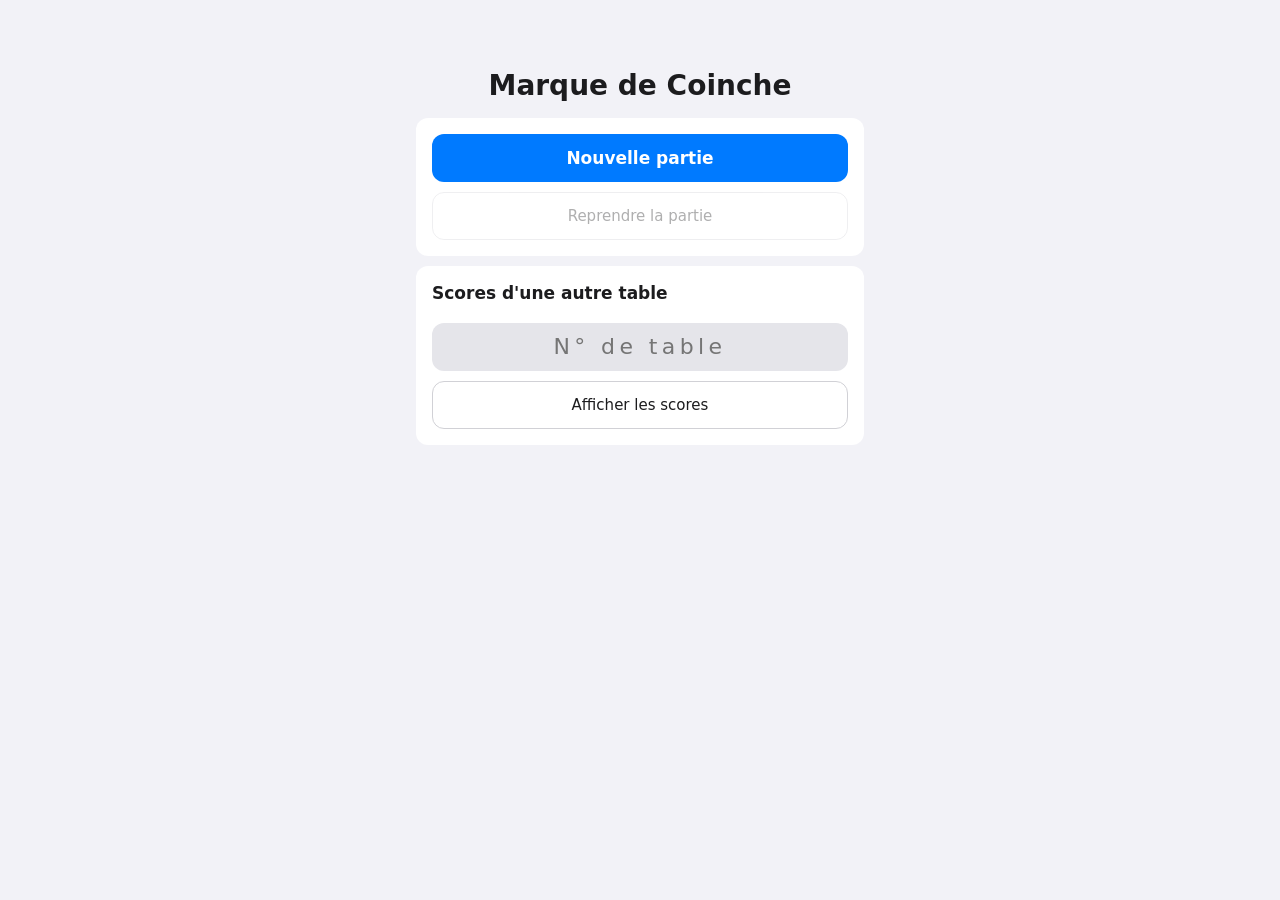
==== commit 7aa61ae2: "QR Code de la table : un clic sur le numéro affiche un code qui ouvre les scores sur un autre téléph" ====
--- a/index.html
+++ b/index.html
@@ -101,9 +101,17 @@
 			<button type="button" class="bouton bouton-contour" id="scores-retour">Retour à l'accueil</button>
 		</div>
 
+		<!-- QR Code de la table -->
+		<dialog class="dialogue-qr" id="dialogue-qr" aria-labelledby="qr-titre">
+			<h2 id="qr-titre">Suivre les scores</h2>
+			<div class="qr" id="qr-image" role="img" aria-label="QR Code de la table"></div>
+			<p class="message" id="qr-texte">Scannez ce code avec un autre téléphone pour afficher les scores en direct.</p>
+			<button type="button" class="bouton bouton-contour" id="qr-fermer">Fermer</button>
+		</dialog>
+
 		<!-- Partie -->
 		<div class="ecran" id="ecran-partie" hidden>
-			<p class="table-numero" id="table-numero"></p>
+			<button type="button" class="table-numero" id="table-numero" aria-haspopup="dialog"></button>
 
 			<!-- Marque -->
 			<section class="marque" aria-label="Score">
--- a/style.css
+++ b/style.css
@@ -20,7 +20,7 @@
 	/* Hauteurs qui suivent la hauteur de l'écran pour que tout tienne sans défiler */
 	--tactile: clamp(38px, 6dvh, 48px);
 	--haut: clamp(32px, 5.4dvh, 46px);
-	--ecart: clamp(6px, 1.3dvh, 12px);
+	--ecart: clamp(5px, 1.1dvh, 12px);
 }
 
 @media (prefers-color-scheme: dark) {
@@ -70,7 +70,7 @@
 	margin: 0 auto;
 	/* Encoche, Dynamic Island et barre d'accueil */
 	padding:
-		calc(env(safe-area-inset-top) + 8px)
+		calc(env(safe-area-inset-top) + clamp(28px, 5.8dvh, 44px))
 		calc(env(safe-area-inset-right) + var(--marge))
 		calc(env(safe-area-inset-bottom) + var(--marge))
 		calc(env(safe-area-inset-left) + var(--marge));
@@ -267,6 +267,8 @@
 
 .place {
 	flex: 1;
+	min-width: 0;
+	padding: 0;
 	min-height: var(--haut);
 	border: 0;
 	border-radius: 10px;
@@ -407,7 +409,7 @@
 	z-index: 10;
 	margin: 0;
 	padding:
-		calc(env(safe-area-inset-top) + 8px)
+		calc(env(safe-area-inset-top) + clamp(28px, 5.8dvh, 44px))
 		calc(env(safe-area-inset-right) + var(--marge))
 		calc(env(safe-area-inset-bottom) + var(--marge))
 		calc(env(safe-area-inset-left) + var(--marge));
@@ -495,10 +497,31 @@
 
 .table-numero {
 	margin: 0;
+	padding: 6px 12px;
+	border: 0;
+	background: none;
+	font: inherit;
 	text-align: center;
 	font-size: 15px;
 	color: var(--texte-doux);
-}
+	text-decoration: underline;
+	text-underline-offset: 3px;
+	cursor: pointer;
+}
+
+.dialogue-qr {
+	width: min(86vw, 340px);
+	padding: 20px;
+	border: 0;
+	border-radius: 16px;
+	background: var(--carte, #fff);
+	color: inherit;
+	text-align: center;
+}
+
+.dialogue-qr::backdrop { background: rgba(0, 0, 0, .55); }
+.dialogue-qr h2 { margin: 0 0 12px; font-size: 18px; }
+.dialogue-qr .qr svg { display: block; width: 100%; height: auto; border-radius: 8px; }
 
 .recherche label {
 	display: block;
@@ -614,6 +637,28 @@
 	font-weight: 700;
 }
 
+/* --- Petits écrans en portrait (iPhone SE…) : blocs plus compacts pour que la marque,
+   les manches terminées et l'historique restent visibles sans défiler --- */
+
+@media (orientation: portrait) and (max-height: 700px) {
+	.marque-equipe {
+		padding: 6px 6px 6px;
+	}
+
+	.score {
+		font-size: 30px;
+	}
+
+	.carte-donneur,
+	.historique:not([open]) {
+		padding-block: 4px;
+	}
+
+	.outils .bouton {
+		min-height: 36px;
+	}
+}
+
 /* --- Paysage sur téléphone : deux colonnes, tout visible sans défiler --- */
 
 @media (orientation: landscape) and (max-height: 560px) {
